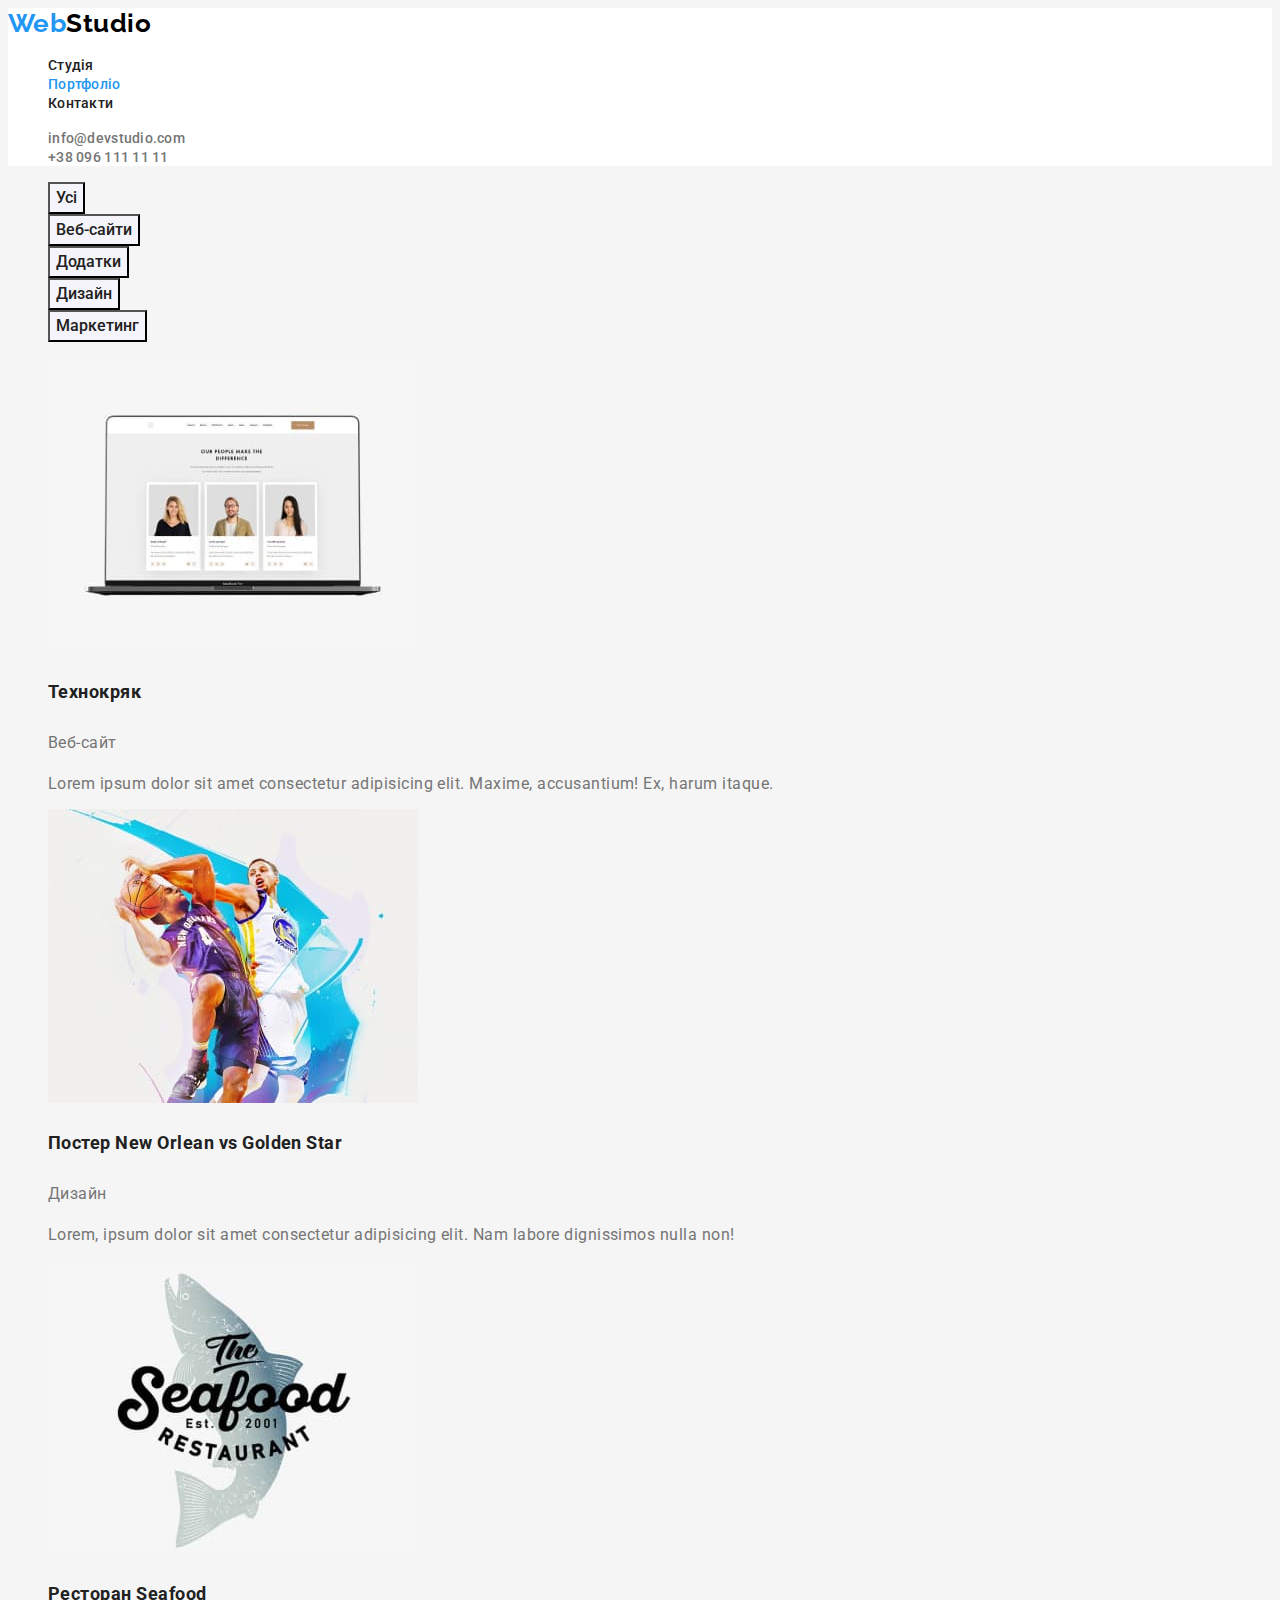
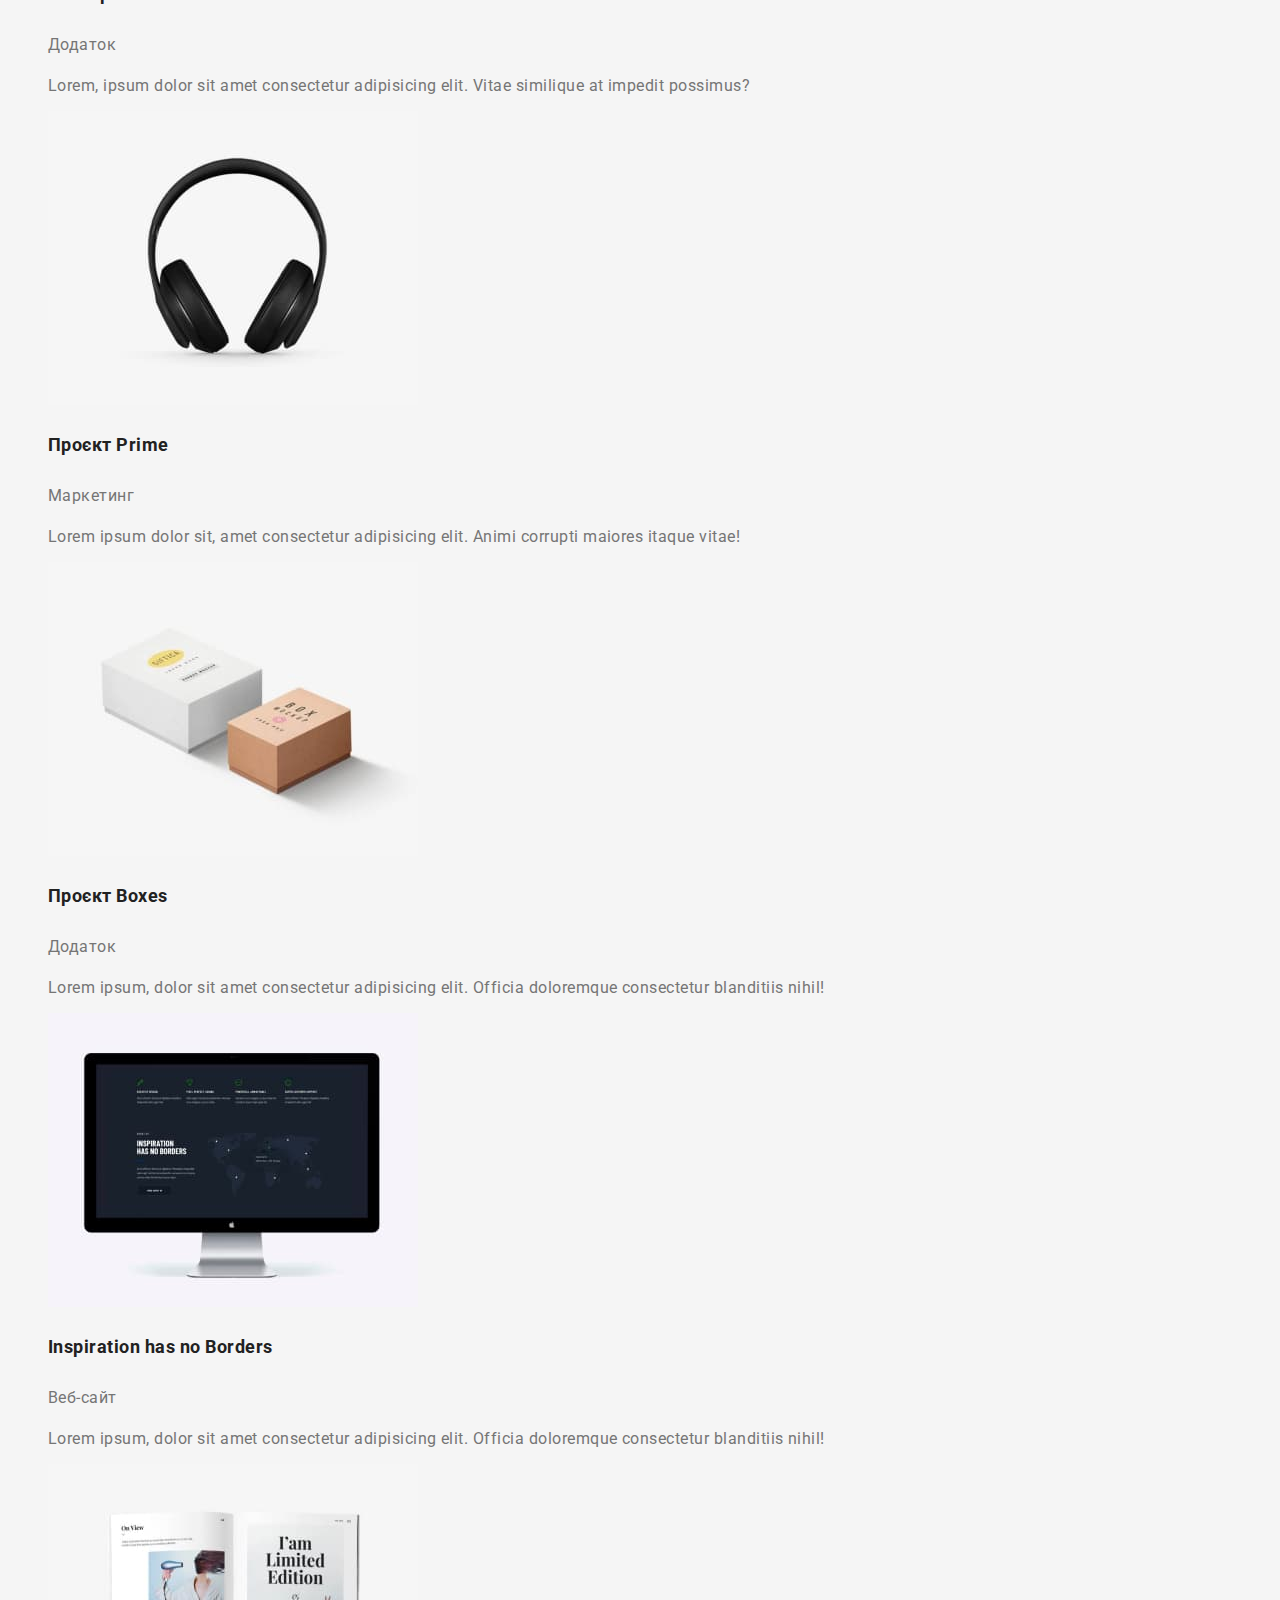
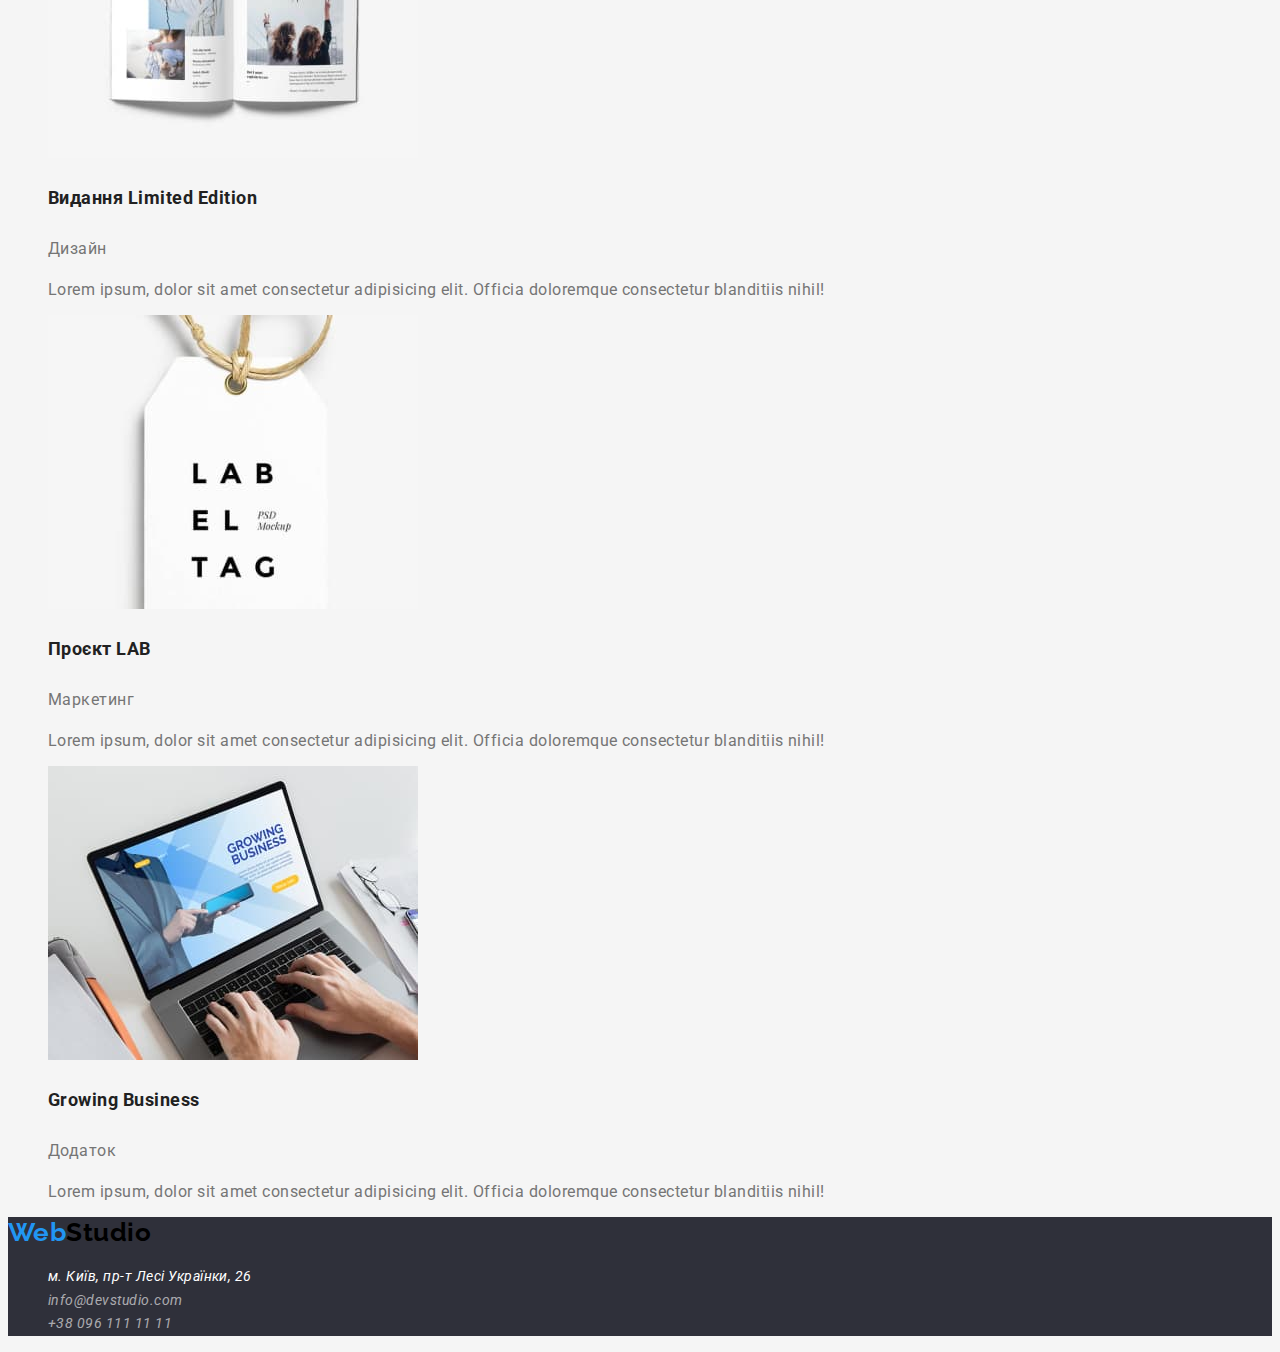
==== portfolio.html @ 8dce1656 "Допрацювання оформлення тексту та кольору" ====
<!DOCTYPE html>
<html lang="uk">
<head>
    <meta charset="UTF-8">
    <meta http-equiv="X-UA-Compatible" content="IE=edge">
    <meta name="viewport" content="width=device-width, initial-scale=1.0">
    <title>Portfolio</title>
    <link href="https://fonts.googleapis.com/css2?family=Raleway:wght@700&family=Roboto:wght@400;500;700;900&display=swap"
        rel="stylesheet">
    <link rel="stylesheet" href="./css/styles.css">
</head>

<body class="page">
    <header class="page-header">
        <nav>
            <a href="./index.html" class="logo"><span class="leftpart-logo">Web</span>Studio</a>
            
            <ul class="site-nav list">
                <li><a href="index.html" class="link " >Студія</a></li>
                <li><a href="./portfolio.html" class="link current">Портфоліо</a></li>
                <li><a href="index.html" class="link">Контакти</a></li>
            </ul>
        </nav>

        <ul class="auth-nav list">
            <li><a href="mailto:info@devstudio.com" class="link">info@devstudio.com</a></li>
            <li><a href="tel:+380961111111" class="link">+38 096 111 11 11</a></li>
        </ul>
    </header>

    <main>
        <h1 hidden>Портфоліо</h1>
        <section>
            <h2 hidden>фільтр наших робіт</h2>
            <ul class="button-list list">
                <li><button type="button" class="button secondary">Усі</button></li>
                <li><button type="button" class="button secondary">Веб-сайти</button></li>
                <li><button type="button" class="button secondary">Додатки</button></li>
                <li><button type="button" class="button secondary">Дизайн</button></li>
                <li><button type="button" class="button secondary">Маркетинг</button></li>
            </ul>
        </section>

        <section>
            <h2 hidden>наші проекти</h2>
            <ul class="projects list">
                <li>
                    <a href="#" class="link">
                        <img src="/images/example_1.jpg" alt="our work" width="370" height="294">
                        <h3 class="title">Технокряк</h3>
                        <p class="text project">Веб-сайт</p>
                        <p class="description">Lorem ipsum dolor sit amet consectetur adipisicing elit. Maxime, accusantium! Ex, harum itaque.</p>
                    </a>
                </li>
                <li>
                    <a href="#" class="link">
                        <img src="/images/example_2.jpg" alt="our work" width="370" height="294">
                        <h3 class="title">Постер New Orlean vs Golden Star</h3>
                        <p class="text project">Дизайн</p>
                        <p class="description">Lorem, ipsum dolor sit amet consectetur adipisicing elit. Nam labore dignissimos nulla non!</p>
                    </a>
                </li>
                <li>
                    <a href="#" class="link">
                        <img src="/images/example_3.jpg" alt="our work" width="370" height="294">
                        <h3 class="title">Ресторан Seafood</h3>
                        <p class="text project">Додаток</p>
                        <p class="description">Lorem, ipsum dolor sit amet consectetur adipisicing elit. Vitae similique at impedit possimus?</p>
                    </a>
                </li>
                <li>
                    <a href="#" class="link">
                        <img src="/images/example_4.jpg" alt="our work" width="370" height="294">
                        <h3 class="title">Проєкт Prime</h3>
                        <p class="text project">Маркетинг</p>
                        <p class="description">Lorem ipsum dolor sit, amet consectetur adipisicing elit. Animi corrupti maiores itaque vitae!</p>
                    </a>
                </li>
                <li>
                    <a href="#" class="link">
                        <img src="/images/example_5.jpg" alt="our work" width="370" height="294">
                        <h3 class="title">Проєкт Boxes</h3>
                        <p class="text project">Додаток</p>
                        <p class="description">Lorem ipsum, dolor sit amet consectetur adipisicing elit. Officia doloremque consectetur blanditiis nihil!</p>
                    </a>
                </li>
                <li>
                    <a href="#" class="link">
                        <img src="/images/example_6.jpg" alt="our work" width="370" height="294">
                        <h3 class="title">Inspiration has no Borders</h3>
                        <p class="text project">Веб-сайт</p>
                        <p class="description">Lorem ipsum, dolor sit amet consectetur adipisicing elit. Officia doloremque consectetur blanditiis nihil!</p>
                    </a>
                </li>
                <li>
                    <a href="#" class="link">
                        <img src="/images/example_7.jpg" alt="our work" width="370" height="294">
                        <h3 class="title">Видання Limited Edition</h3>
                        <p class="text project">Дизайн</p>
                        <p class="description">Lorem ipsum, dolor sit amet consectetur adipisicing elit. Officia doloremque consectetur blanditiis nihil!</p>
                    </a>
                </li>
                <li>
                    <a href="#" class="link">
                        <img src="/images/example_8.jpg" alt="our work" width="370" height="294">
                        <h3 class="title">Проєкт LAB</h3>
                        <p class="text project">Маркетинг</p>
                        <p class="description">Lorem ipsum, dolor sit amet consectetur adipisicing elit. Officia doloremque consectetur blanditiis nihil!</p>
                    </a>
                </li>
                <li>
                    <a href="#" class="link">
                        <img src="/images/example_9.jpg" alt="our work" width="370" height="294">
                        <h3 class="title">Growing Business</h3>
                        <p class="text project">Додаток</p>
                        <p class="description">Lorem ipsum, dolor sit amet consectetur adipisicing elit. Officia doloremque consectetur blanditiis nihil!</p>
                    </a>
                </li>
            </ul>
        </section>
    </main>

    <footer class="footer">
        <a href="./index.html" class="logo"><span class="leftpart-logo">Web</span>Studio</a>

        <address>
            <ul class="footer-nav list">
                <li><a href="https://goo.gl/maps/yNZwZpyb3puwSqDS9"
                    target="_blank" rel="noreferrer noopener" class="link adress">
                    м. Київ, пр-т Лесі Українки, 26</a></li>
                <li><a href="mailto:info@devstudio.com" class="link">info@devstudio.com</a></li>
                <li><a href="tel:+380961111111" class="link">+38 096 111 11 11</a></li>
            </ul>
        </address>
    </footer>
</body>
---- css/styles.css ----
/* Колір основного тексту #757575*/
/* Вторичний колір тексту #000000 */
/* Основний колір фону #F5F5F5 */
/* Вторичний колір фону #F5F4FA */
/* Колір при ховері та фокусу #2196F3 */

:root {
    --main-color: #757575;
    --secondary-color: #000000;
    --main-background-color: #F5F5F5;
    --secondary-background-color: #F5F4FA;
    --accent-color: #2196F3;
    --title-color: #212121;
    --white-color: #FFFFFF;
    --black-bg-color: #2F303A;
}

.page {
    color: var(--main-color);
    background-color: var(--main-background-color);

    font-style: normal;
    font-weight: 400;
    font-family: Roboto, sans-serif;
    letter-spacing: 0.03em;
    
}

.page-header {
    background-color: var(--white-color);
}
.logo {
    color: var(--secondary-color);

    font-family: Raleway, sans-serif;
    font-weight: 700;
    font-size: 26px;
    line-height: 1.2;
    text-decoration: none;
}

.leftpart-logo {
    color: var(--accent-color);
}

.list {
    list-style: none;
}

/* site nav */
.site-nav .link {
    color: var(--title-color);

    font-weight: 500;
    font-size: 14px;
    line-height: 1.14;
    letter-spacing: 0.02em;
    text-decoration: none;
}

.auth-nav .link {
    color: var(--main-color);

    font-weight: 500;
    font-size: 14px;
    line-height: 1.14;
    letter-spacing: 0.02em;
    text-decoration: none;
}

.footer-nav .link.adress {
    color: var(--white-color);
}


.footer-nav .link {
    color: rgba(255, 255, 255, 0.6);

    text-decoration: none;
    font-size: 14px;
    line-height: 1.71;
}

.site-nav .link:hover,
.site-nav .link:focus,
.auth-nav .link:hover,
.auth-nav .link:focus,
.footer-nav .link:hover,
.footer-nav .link:focus {
    color: var(--accent-color);
}

.site-nav .link.current {
    color: var(--accent-color);
}

.hero-title {
    color: var(--white-color);
    font-style: 400;
    font-weight: 900;
    font-size: 44px;
    line-height: 1.36;
    text-align: center;
    letter-spacing: 0.06em;
    text-transform: uppercase;
}

.hero {
    background-color: var(--black-bg-color);
}

.section-title {
    color: var(--title-color);

    font-style: normal;
    font-weight: 700;
    font-size: 36px;
    line-height: 1.17;
    text-align: center;
}

/* our services and projects */

.services .title {
    color: var(--title-color);

    font-style: normal;
    font-weight: 700;
    font-size: 14px;
    line-height: 1.14;
    text-transform: uppercase;
}

.services .text {
    color: var(--main-color);
    font-size: 14px;
    line-height: 1.71;
}

.services .text.position {
    font-size: 16px;
    line-height: 1.19;
}

.projects .project {
    font-size: 16px;
    line-height: 1.88;
}

.projects.list a {
    text-decoration: none;
}

.projects .description {
    color: var(--main-color)
}

.projects .title {
    color: var(--title-color);

    font-style: normal;
    font-weight: 700;
    font-size: 18px;
    line-height: 2;
}

.projects .text {
    color: var(--main-color);

    font-size: 16px;
    line-height: 1.88;
}

.team .title {
    color: var(--title-color);

    font-style: normal;
    font-weight: 500;
    font-size: 16px;
    line-height: 1.19;
}

.team .text {
    font-size: 16px;
    line-height: 1.19;
}

/* our team */

.section.our-team {
    background-color: var(--secondary-background-color);
}

/* Button */

.button {
    color: var(--title-color);

    background-color: var(--secondary-background-color);
    font-family: inherit;
}

.button.primary {
    color: var(--white-color);
    background-color: var(--accent-color); 

    font-style: normal;
    font-weight: 700;
    font-size: 16px;
    line-height: 1.87;
    display: flex;
    align-items: center;
    text-align: center;
    letter-spacing: 0.06em; 
}

.button.secondary {
    color: var(--title-color);
    background-color:var(--secondary-background-color);

    font-weight: 500;
    font-size: 16px;
    line-height: 1.62;
}

.button.secondary:hover,
.button.secondary:focus {
    color: var(--white-color);
    background-color: var(--accent-color);
}

.button-list {

}

/* footer */

.adress {
    color: var(--white-color);
}

.footer {
    background-color: var(--black-bg-color);
}
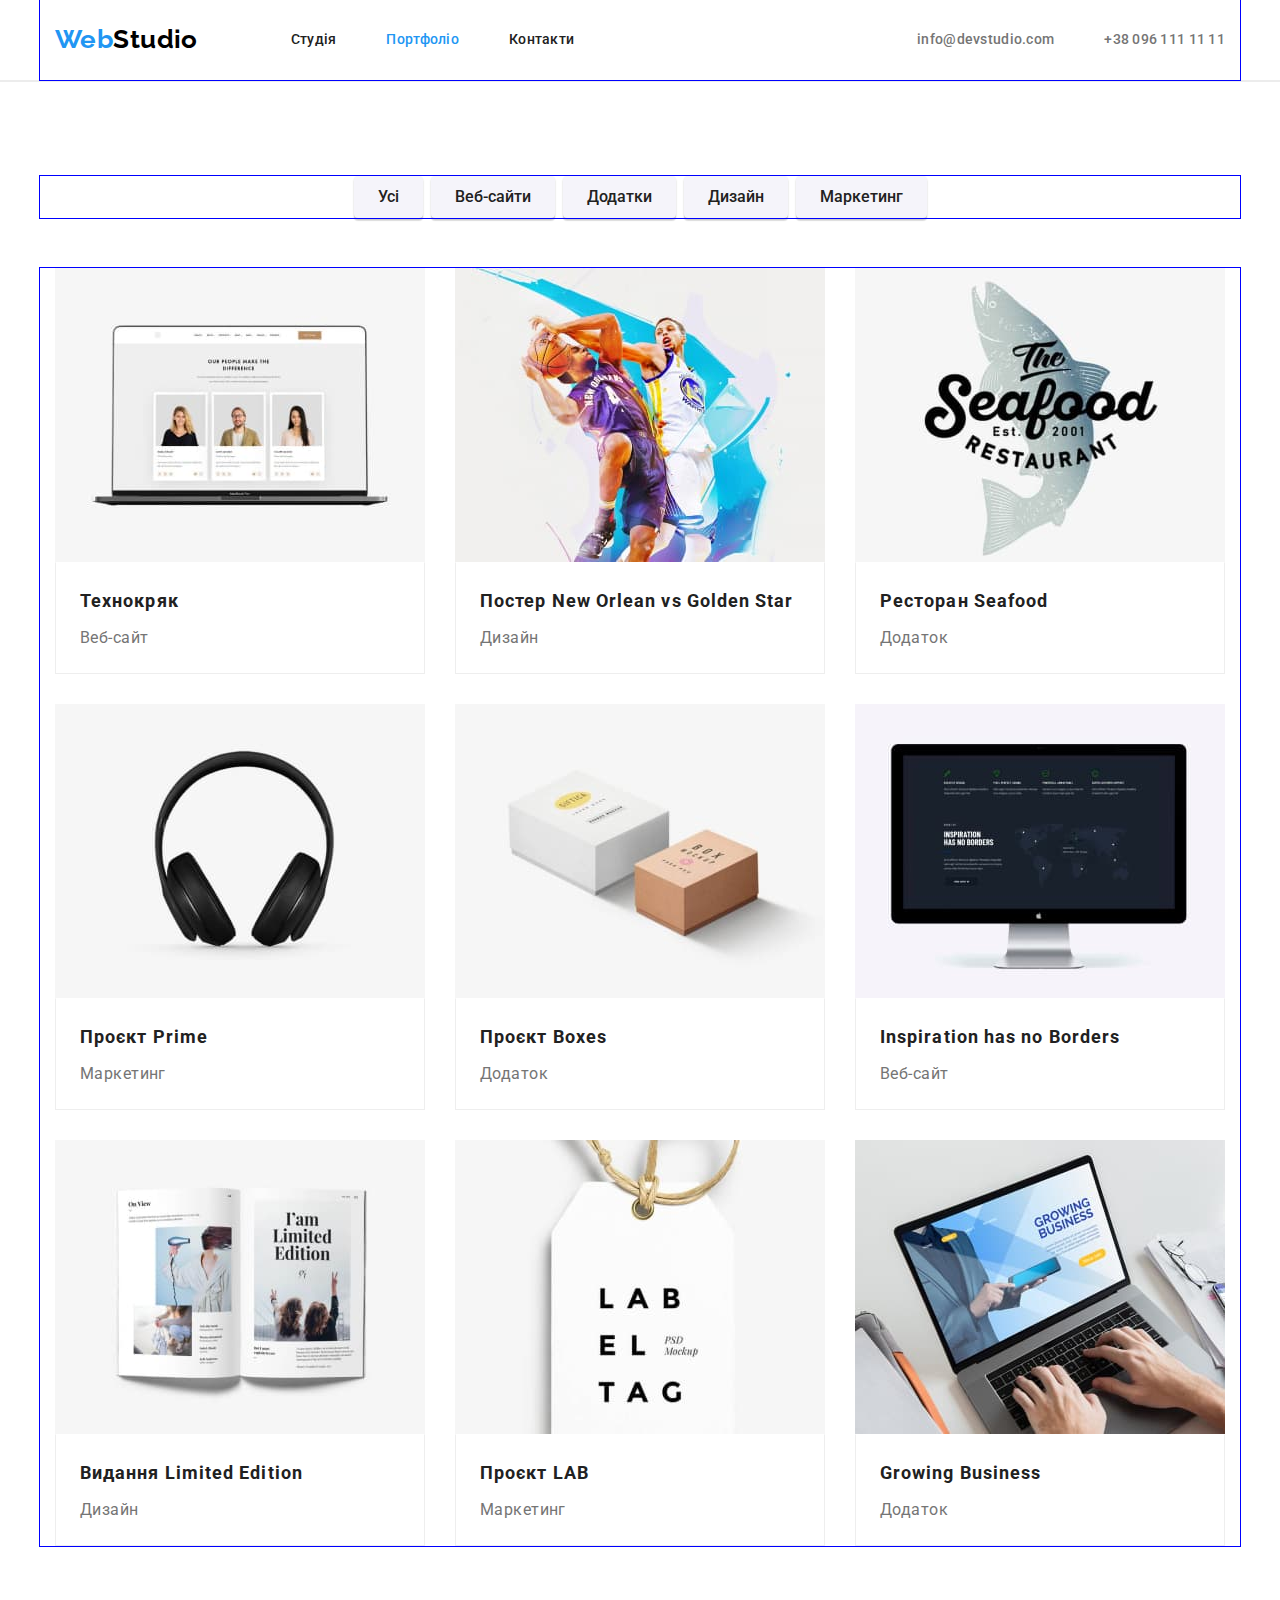
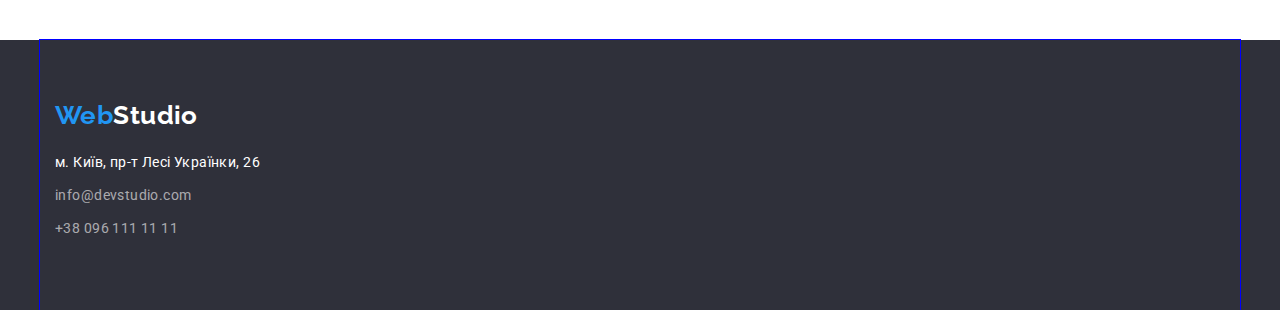
==== commit 536dd93b: "Робота над 3-ю домашньою роботою" ====
--- a/portfolio.html
+++ b/portfolio.html
@@ -5,6 +5,7 @@
     <meta http-equiv="X-UA-Compatible" content="IE=edge">
     <meta name="viewport" content="width=device-width, initial-scale=1.0">
     <title>Portfolio</title>
+    <link rel="stylesheet" href="https://cdnjs.cloudflare.com/ajax/libs/modern-normalize/1.1.0/modern-normalize.min.css">
     <link href="https://fonts.googleapis.com/css2?family=Raleway:wght@700&family=Roboto:wght@400;500;700;900&display=swap"
         rel="stylesheet">
     <link rel="stylesheet" href="./css/styles.css">
@@ -12,125 +13,153 @@
 
 <body class="page">
     <header class="page-header">
-        <nav>
-            <a href="./index.html" class="logo"><span class="leftpart-logo">Web</span>Studio</a>
-            
-            <ul class="site-nav list">
-                <li><a href="index.html" class="link " >Студія</a></li>
-                <li><a href="./portfolio.html" class="link current">Портфоліо</a></li>
-                <li><a href="index.html" class="link">Контакти</a></li>
+        <div class="container main-nav">
+            <nav class="main-nav">
+                <a href="./index.html" class="logo"><span class="leftpart-logo">Web</span>Studio</a>
+                
+                <!-- Навігація -->
+                <ul class="site-nav list">
+                    <li class="item"><a href="./index.html" class="link" >Студія</a></li>
+                    <li class="item"><a href="./portfolio.html" class="link current">Портфоліо</a></li>
+                    <li class="item"><a href="./index.html" class="link">Контакти</a></li>
+                </ul>
+            </nav>
+            <!-- Контакти -->
+            <ul class="auth-nav list">
+                <li class="item"><a href="mailto:info@devstudio.com" class="link">info@devstudio.com</a></li>
+                <li class="item"><a href="tel:+380961111111" class="link">+38 096 111 11 11</a></li>
             </ul>
-        </nav>
+        </div>
 
-        <ul class="auth-nav list">
-            <li><a href="mailto:info@devstudio.com" class="link">info@devstudio.com</a></li>
-            <li><a href="tel:+380961111111" class="link">+38 096 111 11 11</a></li>
-        </ul>
+        <div class="gray-line">
+            <span class="hidden-title">gray-line</span>
+        </div>
     </header>
 
     <main>
-        <h1 hidden>Портфоліо</h1>
-        <section>
-            <h2 hidden>фільтр наших робіт</h2>
-            <ul class="button-list list">
-                <li><button type="button" class="button secondary">Усі</button></li>
-                <li><button type="button" class="button secondary">Веб-сайти</button></li>
-                <li><button type="button" class="button secondary">Додатки</button></li>
-                <li><button type="button" class="button secondary">Дизайн</button></li>
-                <li><button type="button" class="button secondary">Маркетинг</button></li>
-            </ul>
+        <section class="section features">
+            <div class="container">
+                <h1 class="hidden-title">Портфоліо</h1>
+                <ul class="button-list list">
+                    <li class="item"><button type="button" class="button secondary">Усі</button></li>
+                    <li class="item"><button type="button" class="button secondary">Веб-сайти</button></li>
+                    <li class="item"><button type="button" class="button secondary">Додатки</button></li>
+                    <li class="item"><button type="button" class="button secondary">Дизайн</button></li>
+                    <li class="item"><button type="button" class="button secondary">Маркетинг</button></li>
+                </ul>
+            </div>
+
+            <div class="container">
+                <ul class="projects list">
+                    <li class="item">
+                        <a href="#" class="link">
+                            <img src="./images/example_1.jpg" alt="our work" width="370" height="294">
+                            <div class="card-content">
+                                <h2 class="title">Технокряк</h2>
+                                <p class="text project">Веб-сайт</p>
+                            </div>
+                            <!-- <p class="description">Lorem ipsum dolor sit amet consectetur adipisicing elit. Maxime, accusantium! Ex, harum itaque.</p> -->
+                        </a>
+                    </li>
+                    <li class="item">
+                        <a href="#" class="link">
+                            <img src="./images/example_2.jpg" alt="our work" width="370" height="294">
+                            <div class="card-content">
+                                <h2 class="title">Постер New Orlean vs Golden Star</h2>
+                                <p class="text project">Дизайн</p>
+                            </div>
+                            <!-- <p class="description">Lorem, ipsum dolor sit amet consectetur adipisicing elit. Nam labore dignissimos nulla non!</p> -->
+                        </a>
+                    </li>
+                    <li class="item">
+                        <a href="#" class="link">
+                            <img src="./images/example_3.jpg" alt="our work" width="370" height="294">
+                            <div class="card-content">
+                                <h2 class="title">Ресторан Seafood</h2>
+                                <p class="text project">Додаток</p>
+                            </div>
+                            <!-- <p class="description">Lorem, ipsum dolor sit amet consectetur adipisicing elit. Vitae similique at impedit possimus?</p> -->
+                        </a>
+                    </li>
+                    <li class="item">
+                        <a href="#" class="link">
+                            <img src="./images/example_4.jpg" alt="our work" width="370" height="294">
+                            <div class="card-content">
+                                <h2 class="title">Проєкт Prime</h2>
+                                <p class="text project">Маркетинг</p>
+                            </div>
+                            <!-- <p class="description">Lorem ipsum dolor sit, amet consectetur adipisicing elit. Animi corrupti maiores itaque vitae!</p> -->
+                        </a>
+                    </li>
+                    <li class="item">
+                        <a href="#" class="link">
+                            <img src="./images/example_5.jpg" alt="our work" width="370" height="294">
+                            <div class="card-content">
+                                <h2 class="title">Проєкт Boxes</h2>
+                                <p class="text project">Додаток</p>
+                            </div>
+                            <!-- <p class="description">Lorem ipsum, dolor sit amet consectetur adipisicing elit. Officia doloremque consectetur blanditiis nihil!</p> -->
+                        </a>
+                    </li>
+                    <li class="item">
+                        <a href="#" class="link">
+                            <img src="./images/example_6.jpg" alt="our work" width="370" height="294">
+                            <div class="card-content">
+                                <h2 class="title">Inspiration has no Borders</h2>
+                                <p class="text project">Веб-сайт</p>
+                            </div>
+                            <!-- <p class="description">Lorem ipsum, dolor sit amet consectetur adipisicing elit. Officia doloremque consectetur blanditiis nihil!</p> -->
+                        </a>
+                    </li>
+                    <li class="item">
+                        <a href="#" class="link">
+                            <img src="./images/example_7.jpg" alt="our work" width="370" height="294">
+                            <div class="card-content">
+                                <h2 class="title">Видання Limited Edition</h2>
+                                <p class="text project">Дизайн</p>
+                            </div>
+                            <!-- <p class="description">Lorem ipsum, dolor sit amet consectetur adipisicing elit. Officia doloremque consectetur blanditiis nihil!</p> -->
+                        </a>
+                    </li>
+                    <li class="item">
+                        <a href="#" class="link">
+                            <img src="./images/example_8.jpg" alt="our work" width="370" height="294">
+                            <div class="card-content">
+                                <h2 class="title">Проєкт LAB</h2>
+                                <p class="text project">Маркетинг</p>
+                            </div>
+                            <!-- <p class="description">Lorem ipsum, dolor sit amet consectetur adipisicing elit. Officia doloremque consectetur blanditiis nihil!</p> -->
+                        </a>
+                    </li>
+                    <li class="item">
+                        <a href="#" class="link">
+                            <img src="./images/example_9.jpg" alt="our work" width="370" height="294">
+                            <div class="card-content">
+                                <h2 class="title">Growing Business</h2>
+                                <p class="text project">Додаток</p>
+                            </div>
+                            <!-- <p class="description">Lorem ipsum, dolor sit amet consectetur adipisicing elit. Officia doloremque consectetur blanditiis nihil!</p> -->
+                        </a>
+                    </li>
+                </ul>
+            </div>
         </section>
 
-        <section>
-            <h2 hidden>наші проекти</h2>
-            <ul class="projects list">
-                <li>
-                    <a href="#" class="link">
-                        <img src="/images/example_1.jpg" alt="our work" width="370" height="294">
-                        <h3 class="title">Технокряк</h3>
-                        <p class="text project">Веб-сайт</p>
-                        <p class="description">Lorem ipsum dolor sit amet consectetur adipisicing elit. Maxime, accusantium! Ex, harum itaque.</p>
-                    </a>
-                </li>
-                <li>
-                    <a href="#" class="link">
-                        <img src="/images/example_2.jpg" alt="our work" width="370" height="294">
-                        <h3 class="title">Постер New Orlean vs Golden Star</h3>
-                        <p class="text project">Дизайн</p>
-                        <p class="description">Lorem, ipsum dolor sit amet consectetur adipisicing elit. Nam labore dignissimos nulla non!</p>
-                    </a>
-                </li>
-                <li>
-                    <a href="#" class="link">
-                        <img src="/images/example_3.jpg" alt="our work" width="370" height="294">
-                        <h3 class="title">Ресторан Seafood</h3>
-                        <p class="text project">Додаток</p>
-                        <p class="description">Lorem, ipsum dolor sit amet consectetur adipisicing elit. Vitae similique at impedit possimus?</p>
-                    </a>
-                </li>
-                <li>
-                    <a href="#" class="link">
-                        <img src="/images/example_4.jpg" alt="our work" width="370" height="294">
-                        <h3 class="title">Проєкт Prime</h3>
-                        <p class="text project">Маркетинг</p>
-                        <p class="description">Lorem ipsum dolor sit, amet consectetur adipisicing elit. Animi corrupti maiores itaque vitae!</p>
-                    </a>
-                </li>
-                <li>
-                    <a href="#" class="link">
-                        <img src="/images/example_5.jpg" alt="our work" width="370" height="294">
-                        <h3 class="title">Проєкт Boxes</h3>
-                        <p class="text project">Додаток</p>
-                        <p class="description">Lorem ipsum, dolor sit amet consectetur adipisicing elit. Officia doloremque consectetur blanditiis nihil!</p>
-                    </a>
-                </li>
-                <li>
-                    <a href="#" class="link">
-                        <img src="/images/example_6.jpg" alt="our work" width="370" height="294">
-                        <h3 class="title">Inspiration has no Borders</h3>
-                        <p class="text project">Веб-сайт</p>
-                        <p class="description">Lorem ipsum, dolor sit amet consectetur adipisicing elit. Officia doloremque consectetur blanditiis nihil!</p>
-                    </a>
-                </li>
-                <li>
-                    <a href="#" class="link">
-                        <img src="/images/example_7.jpg" alt="our work" width="370" height="294">
-                        <h3 class="title">Видання Limited Edition</h3>
-                        <p class="text project">Дизайн</p>
-                        <p class="description">Lorem ipsum, dolor sit amet consectetur adipisicing elit. Officia doloremque consectetur blanditiis nihil!</p>
-                    </a>
-                </li>
-                <li>
-                    <a href="#" class="link">
-                        <img src="/images/example_8.jpg" alt="our work" width="370" height="294">
-                        <h3 class="title">Проєкт LAB</h3>
-                        <p class="text project">Маркетинг</p>
-                        <p class="description">Lorem ipsum, dolor sit amet consectetur adipisicing elit. Officia doloremque consectetur blanditiis nihil!</p>
-                    </a>
-                </li>
-                <li>
-                    <a href="#" class="link">
-                        <img src="/images/example_9.jpg" alt="our work" width="370" height="294">
-                        <h3 class="title">Growing Business</h3>
-                        <p class="text project">Додаток</p>
-                        <p class="description">Lorem ipsum, dolor sit amet consectetur adipisicing elit. Officia doloremque consectetur blanditiis nihil!</p>
-                    </a>
-                </li>
-            </ul>
-        </section>
     </main>
 
     <footer class="footer">
-        <a href="./index.html" class="logo"><span class="leftpart-logo">Web</span>Studio</a>
+        <div class="container section-footer">
+            <a href="./index.html" class="logo"><span class="leftpart-logo">Web</span>Studio</a>
 
-        <address>
-            <ul class="footer-nav list">
-                <li><a href="https://goo.gl/maps/yNZwZpyb3puwSqDS9"
-                    target="_blank" rel="noreferrer noopener" class="link adress">
-                    м. Київ, пр-т Лесі Українки, 26</a></li>
-                <li><a href="mailto:info@devstudio.com" class="link">info@devstudio.com</a></li>
-                <li><a href="tel:+380961111111" class="link">+38 096 111 11 11</a></li>
-            </ul>
-        </address>
+            <address>
+                <ul class="footer-nav list">
+                    <li class="item"><a href="https://goo.gl/maps/yNZwZpyb3puwSqDS9"
+                        target="_blank" rel="noreferrer noopener" class="link adress">
+                        м. Київ, пр-т Лесі Українки, 26</a></li>
+                    <li class="item"><a href="mailto:info@devstudio.com" class="link">info@devstudio.com</a></li>
+                    <li class="item"><a href="tel:+380961111111" class="link">+38 096 111 11 11</a></li>
+                </ul>
+            </address>
+        </div>
     </footer>
 </body>--- a/css/styles.css
+++ b/css/styles.css
@@ -7,28 +7,36 @@
 :root {
     --main-color: #757575;
     --secondary-color: #000000;
-    --main-background-color: #F5F5F5;
+    --white-text-color: #FFFFFF;
+    --main-background-color: #FFFFFF;
     --secondary-background-color: #F5F4FA;
     --accent-color: #2196F3;
     --title-color: #212121;
-    --white-color: #FFFFFF;
     --black-bg-color: #2F303A;
 }
 
-.page {
+h1, h2, h3, h4, h5, h6, p, ul {
+    margin: 0;
+    padding: 0;
+}
+
+body {
     color: var(--main-color);
     background-color: var(--main-background-color);
 
-    font-style: normal;
-    font-weight: 400;
+    font-size: 14px;
+    line-height: 1.71;
     font-family: Roboto, sans-serif;
     letter-spacing: 0.03em;
     
 }
 
-.page-header {
-    background-color: var(--white-color);
-}
+img {
+    display: block;
+    max-width: 100%;
+    height: auto;
+}
+
 .logo {
     color: var(--secondary-color);
 
@@ -44,32 +52,77 @@
 }
 
 .list {
+    padding: 0;
+    margin: 0;
     list-style: none;
 }
 
+.gray-line {
+    border: 1px solid #ECECEC;
+}
+/* Main nav */
+
+.main-nav {
+    display: flex;
+    align-items: center;
+}
+
+.container.main-nav {
+    padding-left: 15px;
+    padding-right: 15px;
+}
+
 /* site nav */
+.site-nav {
+    display: flex;
+    margin-left: 93px;
+}
+
+.site-nav .item + .item {
+    margin-left: 50px;
+}
+
+/* .site-nav .item:not(:last-child) {
+    margin-right: 50px;
+} */
+
 .site-nav .link {
+    padding-top: 32px;
+    padding-bottom: 32px;
+    display: block;
     color: var(--title-color);
 
     font-weight: 500;
-    font-size: 14px;
     line-height: 1.14;
     letter-spacing: 0.02em;
     text-decoration: none;
 }
 
+/* Auth nav */
+
+.auth-nav {
+    display: flex;
+    margin-left: auto;
+}
+
+.auth-nav .item + .item {
+    margin-left: 50px;
+}
+
 .auth-nav .link {
+    padding-top: 32px;
+    padding-bottom: 32px;
+    display: block;
     color: var(--main-color);
 
     font-weight: 500;
-    font-size: 14px;
     line-height: 1.14;
     letter-spacing: 0.02em;
     text-decoration: none;
 }
 
 .footer-nav .link.adress {
-    color: var(--white-color);
+    color: var(--white-text-color);
 }
 
 
@@ -77,8 +130,7 @@
     color: rgba(255, 255, 255, 0.6);
 
     text-decoration: none;
-    font-size: 14px;
-    line-height: 1.71;
+    font-style: normal;
 }
 
 .site-nav .link:hover,
@@ -94,9 +146,18 @@
     color: var(--accent-color);
 }
 
+/* hero-title */
+
 .hero-title {
-    color: var(--white-color);
-    font-style: 400;
+    width: 696px;
+    margin-left: auto;
+    margin-right: auto;
+    padding-top: 200px;
+    padding-bottom: 30px;
+    margin-bottom: 30px;
+    margin-top: 0;
+    color: var(--white-text-color);
+
     font-weight: 900;
     font-size: 44px;
     line-height: 1.36;
@@ -105,36 +166,76 @@
     text-transform: uppercase;
 }
 
+.hidden-title {
+    position: absolute;
+    width: 1px;
+    height: 1px;
+    margin: -1px;
+    border: 0;
+    padding: 0;
+    clip: rect(0 0 0 0);
+    overflow: hidden;
+}
+
 .hero {
     background-color: var(--black-bg-color);
+    text-align: center;
+    /* margin-bottom: 94px; */
+    padding-bottom: 200px;
 }
 
 .section-title {
     color: var(--title-color);
 
-    font-style: normal;
     font-weight: 700;
     font-size: 36px;
     line-height: 1.17;
     text-align: center;
 }
 
-/* our services and projects */
+
+/* our services */
+
+.section.photo-work .section-title {
+    padding-top: 0;
+}
+
+.section .services {
+    /* margin-bottom: 94px; */
+    display: flex;
+}
 
 .services .title {
-    color: var(--title-color);
-
-    font-style: normal;
+    margin-top: 0;
+    margin-bottom: 10px;
+    color: var(--title-color);
+
     font-weight: 700;
-    font-size: 14px;
     line-height: 1.14;
     text-transform: uppercase;
 }
 
+.photo-work {
+    padding-bottom: 0;
+}
+
+/* .services.photo {
+    justify-content: space-between;
+} */
+
+.services.photo {
+    font-size: 0;
+}
+
+.works .text {
+    padding-bottom: 0;
+}
+
 .services .text {
     color: var(--main-color);
-    font-size: 14px;
-    line-height: 1.71;
+    padding-bottom: 0;
+    margin-top: 10px;
+    margin-bottom: 0;
 }
 
 .services .text.position {
@@ -142,26 +243,59 @@
     line-height: 1.19;
 }
 
+.services .item {
+    width: 370px;
+    margin-right: 30px;
+}
+
+/* Projects */
+
 .projects .project {
     font-size: 16px;
     line-height: 1.88;
+}
+
+.projects {
+    display: flex;
+    flex-wrap: wrap;
+}
+
+.projects .item {
+    width: calc((100% - 60) - 3);
+    margin-right: 30px;
+    margin-bottom: 30px;
+}
+
+.projects .item:nth-child(3n) {
+    margin-right: 0;
+}
+
+.projects .item:nth-last-child(-n + 3) {
+    margin-bottom: 0;
 }
 
 .projects.list a {
     text-decoration: none;
 }
 
+.card-content {
+    padding: 20px 24px;
+    border: 1px solid #EEEEEE;
+    border-top-color: transparent;
+}
+
 .projects .description {
     color: var(--main-color)
 }
 
 .projects .title {
-    color: var(--title-color);
-
-    font-style: normal;
+    padding-bottom: 4px;
+    color: var(--title-color);
+
     font-weight: 700;
     font-size: 18px;
     line-height: 2;
+    letter-spacing: 0.06em;
 }
 
 .projects .text {
@@ -172,48 +306,90 @@
 }
 
 .team .title {
-    color: var(--title-color);
-
-    font-style: normal;
+    margin-top: 30px;
+    margin-bottom: 10px;
+    text-align: center;
+    color: var(--title-color);
+
     font-weight: 500;
     font-size: 16px;
     line-height: 1.19;
 }
 
 .team .text {
+    margin-bottom: 30px;
+    margin-top: 10px;
+
+    text-align: center;
     font-size: 16px;
     line-height: 1.19;
 }
 
 /* our team */
 
+.section-title.team {
+    padding-top: 94px;
+}
+
+.our-team {
+    margin-bottom: 0;
+}
+
+.team {
+    display: flex;
+    flex-wrap: wrap;
+    padding-bottom: 94px;
+}
+
+.team .item {
+    font-size: 0;
+    background-color: var(--main-background-color);
+    margin-right: 0;
+    width: 270px;
+    
+    box-shadow: 0px 1px 3px rgba(0, 0, 0, 0.12), 0px 1px 1px rgba(0, 0, 0, 0.14), 0px 2px 1px rgba(0, 0, 0, 0.2);
+    border-radius: 0px 0px 4px 4px;
+}
+
+.team .item + .item {
+    margin-left: 30px;
+}
+
 .section.our-team {
+    padding-top: 0;
+    padding-bottom: 0;
     background-color: var(--secondary-background-color);
 }
 
-/* Button */
+/* Buttons */
 
 .button {
     color: var(--title-color);
-
     background-color: var(--secondary-background-color);
+
     font-family: inherit;
+    cursor: pointer;
+
 }
 
 .button.primary {
-    color: var(--white-color);
+    border: 0;
+    border-radius: 4px;
+    color: var(--white-text-color);
     background-color: var(--accent-color); 
 
-    font-style: normal;
     font-weight: 700;
     font-size: 16px;
     line-height: 1.87;
-    display: flex;
-    align-items: center;
-    text-align: center;
     letter-spacing: 0.06em; 
 }
 
+.button.primary:hover,
+.button.primary:focus {
+    background-color: #188CE8;
+}
+
+
 .button.secondary {
     color: var(--title-color);
     background-color:var(--secondary-background-color);
@@ -221,24 +397,90 @@
     font-weight: 500;
     font-size: 16px;
     line-height: 1.62;
+
+    box-shadow: 0px 3px 1px rgba(0, 0, 0, 0.1), 0px 1px 2px rgba(0, 0, 0, 0.08), 0px 2px 2px rgba(0, 0, 0, 0.12);
+    border-radius: 4px;
+    border-color: transparent;
 }
 
 .button.secondary:hover,
 .button.secondary:focus {
-    color: var(--white-color);
+    color: var(--white-text-color);
     background-color: var(--accent-color);
+    box-shadow: 0px 3px 1px rgba(0, 0, 0, 0.1), 0px 1px 2px rgba(0, 0, 0, 0.08), 0px 2px 2px rgba(0, 0, 0, 0.12);
+}
+
+.hero .button.primary {
+    padding: 10px 30px;
 }
 
 .button-list {
-
+    font-size: 0;
+    display: flex;
+    justify-content: center;  
+    /* margin-top: 94px; */
+    margin-bottom: 50px;  
+}
+
+.button-list .button.secondary {
+    padding: 6px 22px;
+}
+
+.button-list .item + .item {
+    margin-left: 8px;
 }
 
 /* footer */
 
 .adress {
-    color: var(--white-color);
+    color: var(--white-text-color);
 }
 
 .footer {
     background-color: var(--black-bg-color);
+}
+
+.footer .logo {
+    display: inline-block;
+    margin-top: 60px;
+    margin-bottom: 20px;
+    color: var(--white-text-color);
+}
+
+.footer-nav .item {
+    margin-bottom: 9px;
+}
+
+.section-footer {
+    padding-bottom: 60px;
+}
+
+/* containers */
+
+.container {
+    margin-right: auto;
+    margin-left: auto;
+    padding-left: 15px;
+    padding-right: 15px;
+    width: 1200px;
+    outline: 1px solid blue;
+}
+
+/* sections */
+
+.section.no-padding {
+    padding-top: 0;
+    padding-bottom: 0;
+}
+
+.section .section-title {
+    padding-top: 94px;
+    padding-bottom: 50px;
+    margin-bottom: 0;
+    margin-top: 0;
+}
+
+.section {
+    padding-top: 94px;
+    padding-bottom: 94px;
 }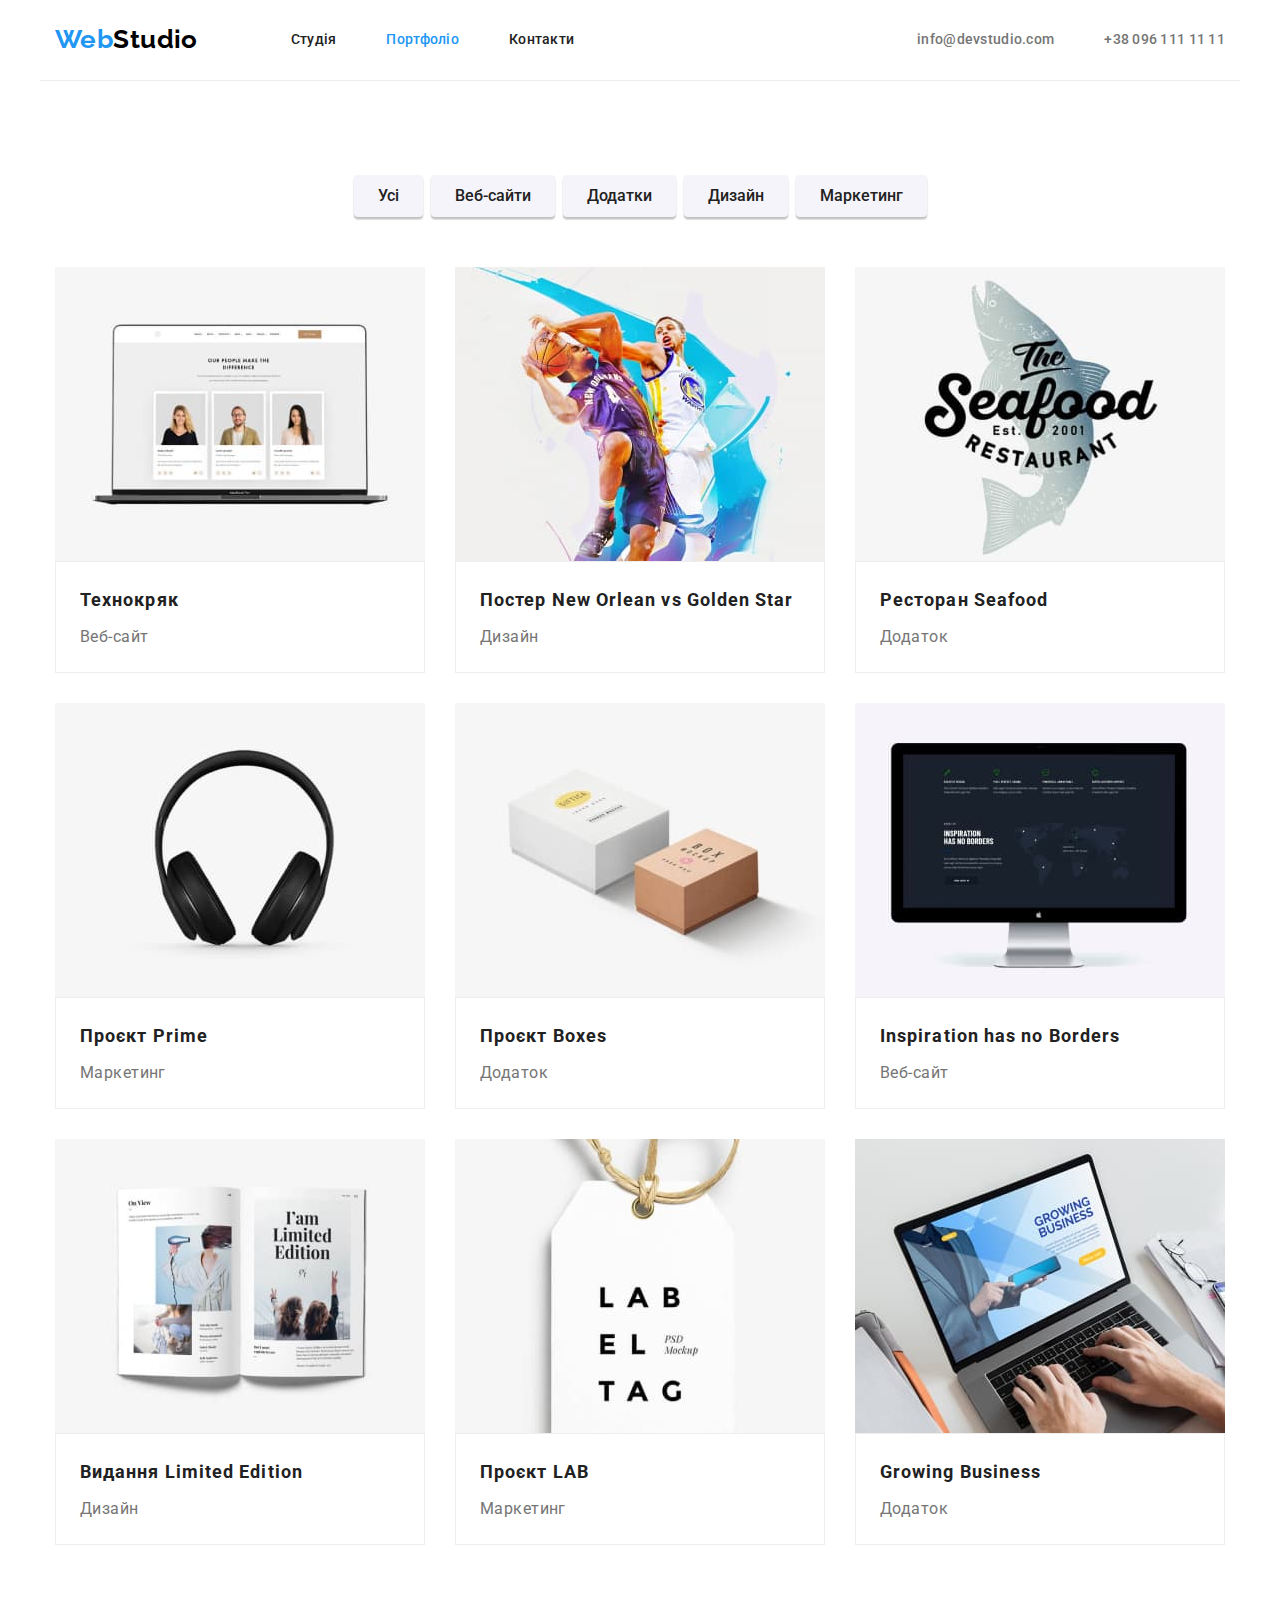
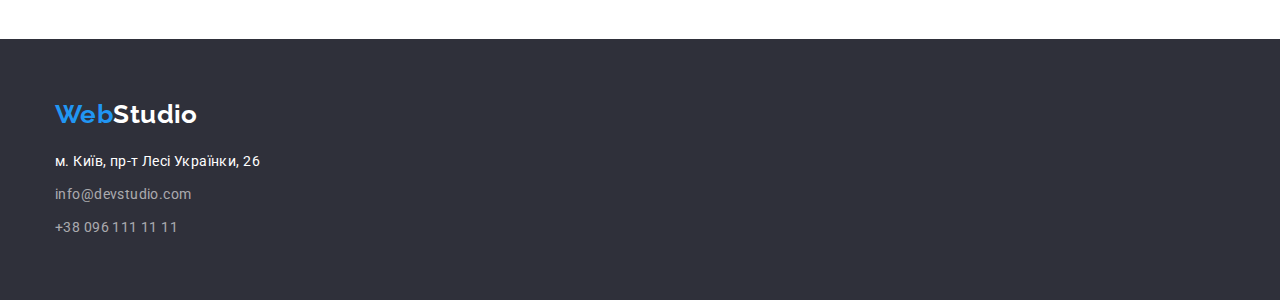
==== commit 107c9720: "Доопрацювання домашньої роботи" ====
--- a/portfolio.html
+++ b/portfolio.html
@@ -30,10 +30,6 @@
                 <li class="item"><a href="tel:+380961111111" class="link">+38 096 111 11 11</a></li>
             </ul>
         </div>
-
-        <div class="gray-line">
-            <span class="hidden-title">gray-line</span>
-        </div>
     </header>
 
     <main>
@@ -47,9 +43,7 @@
                     <li class="item"><button type="button" class="button secondary">Дизайн</button></li>
                     <li class="item"><button type="button" class="button secondary">Маркетинг</button></li>
                 </ul>
-            </div>
 
-            <div class="container">
                 <ul class="projects list">
                     <li class="item">
                         <a href="#" class="link">
--- a/css/styles.css
+++ b/css/styles.css
@@ -57,9 +57,6 @@
     list-style: none;
 }
 
-.gray-line {
-    border: 1px solid #ECECEC;
-}
 /* Main nav */
 
 .main-nav {
@@ -68,8 +65,7 @@
 }
 
 .container.main-nav {
-    padding-left: 15px;
-    padding-right: 15px;
+    border-bottom: 1px solid #ECECEC;
 }
 
 /* site nav */
@@ -152,7 +148,6 @@
     width: 696px;
     margin-left: auto;
     margin-right: auto;
-    padding-top: 200px;
     padding-bottom: 30px;
     margin-bottom: 30px;
     margin-top: 0;
@@ -180,8 +175,9 @@
 .hero {
     background-color: var(--black-bg-color);
     text-align: center;
-    /* margin-bottom: 94px; */
+    
     padding-bottom: 200px;
+    padding-top: 200px;
 }
 
 .section-title {
@@ -201,7 +197,6 @@
 }
 
 .section .services {
-    /* margin-bottom: 94px; */
     display: flex;
 }
 
@@ -217,14 +212,6 @@
 
 .photo-work {
     padding-bottom: 0;
-}
-
-/* .services.photo {
-    justify-content: space-between;
-} */
-
-.services.photo {
-    font-size: 0;
 }
 
 .works .text {
@@ -248,6 +235,18 @@
     margin-right: 30px;
 }
 
+.services .item:last-child {
+    margin-right: 0;
+}
+
+.services.photo .item {
+    width: 370px;
+    margin-right: 30px;
+}
+
+.services.photo .item:last-child {
+    margin-right: 0;
+}
 /* Projects */
 
 .projects .project {
@@ -281,7 +280,7 @@
 .card-content {
     padding: 20px 24px;
     border: 1px solid #EEEEEE;
-    border-top-color: transparent;
+    border-top-color: none;
 }
 
 .projects .description {
@@ -289,7 +288,7 @@
 }
 
 .projects .title {
-    padding-bottom: 4px;
+    margin-bottom: 4px;
     color: var(--title-color);
 
     font-weight: 700;
@@ -317,8 +316,7 @@
 }
 
 .team .text {
-    margin-bottom: 30px;
-    margin-top: 10px;
+    padding-bottom: 30px;
 
     text-align: center;
     font-size: 16px;
@@ -338,7 +336,6 @@
 .team {
     display: flex;
     flex-wrap: wrap;
-    padding-bottom: 94px;
 }
 
 .team .item {
@@ -356,8 +353,6 @@
 }
 
 .section.our-team {
-    padding-top: 0;
-    padding-bottom: 0;
     background-color: var(--secondary-background-color);
 }
 
@@ -373,7 +368,7 @@
 }
 
 .button.primary {
-    border: 0;
+    border: none;
     border-radius: 4px;
     color: var(--white-text-color);
     background-color: var(--accent-color); 
@@ -442,7 +437,6 @@
 
 .footer .logo {
     display: inline-block;
-    margin-top: 60px;
     margin-bottom: 20px;
     color: var(--white-text-color);
 }
@@ -451,7 +445,12 @@
     margin-bottom: 9px;
 }
 
+.footer-nav .item:last-child {
+    margin-bottom: 0;
+}
+
 .section-footer {
+    padding-top: 60px;
     padding-bottom: 60px;
 }
 
@@ -463,21 +462,17 @@
     padding-left: 15px;
     padding-right: 15px;
     width: 1200px;
-    outline: 1px solid blue;
+    /* outline: 1px solid blue; */
 }
 
 /* sections */
 
 .section.no-padding {
     padding-top: 0;
-    padding-bottom: 0;
 }
 
 .section .section-title {
-    padding-top: 94px;
-    padding-bottom: 50px;
-    margin-bottom: 0;
-    margin-top: 0;
+    margin-bottom: 50px;
 }
 
 .section {
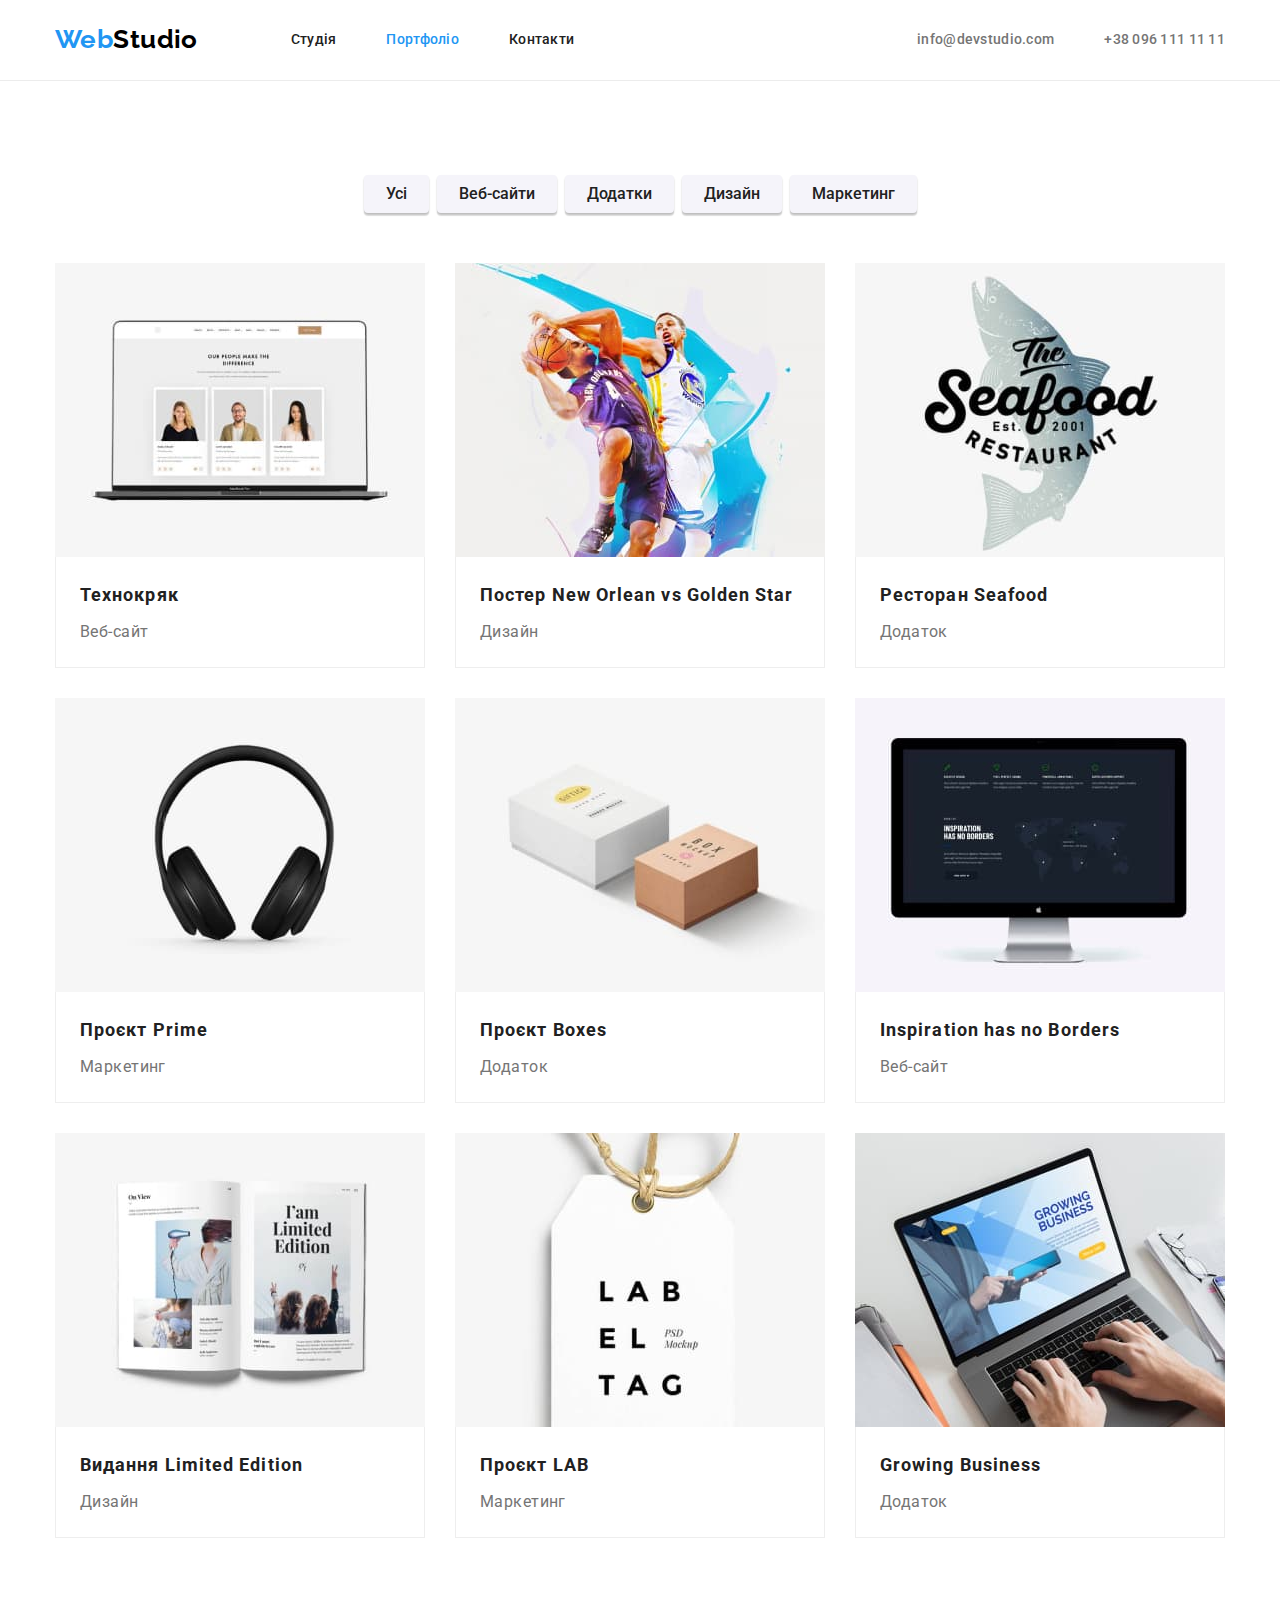
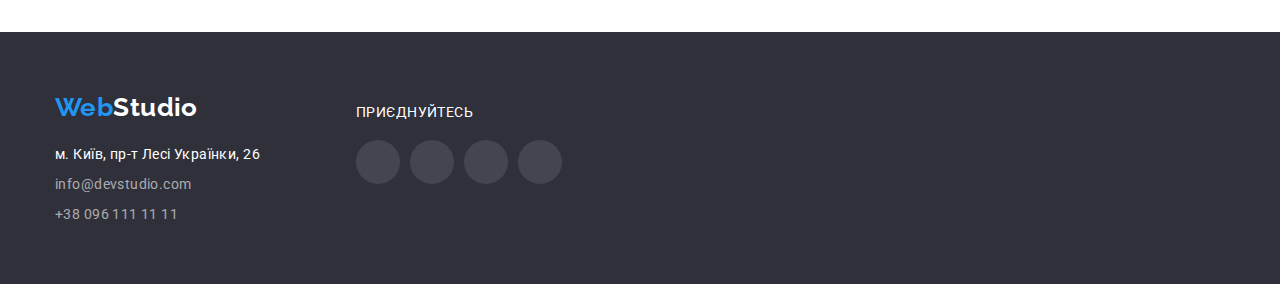
==== commit e70ce546: "HM4" ====
--- a/portfolio.html
+++ b/portfolio.html
@@ -143,17 +143,29 @@
 
     <footer class="footer">
         <div class="container section-footer">
-            <a href="./index.html" class="logo"><span class="leftpart-logo">Web</span>Studio</a>
+            <div>
+                <a href="./index.html" class="logo"><span class="leftpart-logo">Web</span>Studio</a>
 
-            <address>
-                <ul class="footer-nav list">
-                    <li class="item"><a href="https://goo.gl/maps/yNZwZpyb3puwSqDS9"
-                        target="_blank" rel="noreferrer noopener" class="link adress">
-                        м. Київ, пр-т Лесі Українки, 26</a></li>
-                    <li class="item"><a href="mailto:info@devstudio.com" class="link">info@devstudio.com</a></li>
-                    <li class="item"><a href="tel:+380961111111" class="link">+38 096 111 11 11</a></li>
+                <address>
+                    <ul class="footer-nav list">
+                        <li class="item"><a href="https://goo.gl/maps/yNZwZpyb3puwSqDS9"
+                            target="_blank" rel="noreferrer noopener" class="link adress">
+                            м. Київ, пр-т Лесі Українки, 26</a></li>
+                        <li class="item"><a href="mailto:info@devstudio.com" class="link">info@devstudio.com</a></li>
+                        <li class="item"><a href="tel:+380961111111" class="link">+38 096 111 11 11</a></li>
+                    </ul>
+                </address>
+            </div>
+
+            <div class="container-socials">
+                <p class="footer-slogan">ПРИЄДНУЙТЕСЬ</p>
+                <ul class="list list-socials">
+                    <li class="item instagram"><a href="#" class="link-icon"></a></li>
+                    <li class="item twitter"><a href="#" class="link-icon"></a></li>
+                    <li class="item facebook"><a href="#" class="link-icon"></a></li>
+                    <li class="item linkedin"><a href="#" class="link-icon"></a></li>
                 </ul>
-            </address>
+            </div>
         </div>
     </footer>
 </body>--- a/css/styles.css
+++ b/css/styles.css
@@ -13,6 +13,8 @@
     --accent-color: #2196F3;
     --title-color: #212121;
     --black-bg-color: #2F303A;
+    --main-border-color: #EEEEEE;
+    --secondary-border-color: #AFB1B8;
 }
 
 h1, h2, h3, h4, h5, h6, p, ul {
@@ -57,15 +59,29 @@
     list-style: none;
 }
 
+.page-header {
+    border-bottom: 1px solid #ECECEC;
+}
+
+.auth-nav .item {
+    display: inline-flex;
+    align-items: center;
+}
+
+.auth-nav .mail-name::before {
+    content: '';
+    width: 16px;
+    height: 12px;
+    background-color: teal;
+    background-image: url(../images/letter-icon.svg);
+    background-size: contain;
+}
+
 /* Main nav */
 
 .main-nav {
     display: flex;
     align-items: center;
-}
-
-.container.main-nav {
-    border-bottom: 1px solid #ECECEC;
 }
 
 /* site nav */
@@ -77,10 +93,6 @@
 .site-nav .item + .item {
     margin-left: 50px;
 }
-
-/* .site-nav .item:not(:last-child) {
-    margin-right: 50px;
-} */
 
 .site-nav .link {
     padding-top: 32px;
@@ -92,6 +104,16 @@
     line-height: 1.14;
     letter-spacing: 0.02em;
     text-decoration: none;
+}
+
+.mail-icon {
+    width: 16px;
+    height: 12px;
+}
+
+.phone-icon {
+    width: 10px;
+    height: 16px;
 }
 
 /* Auth nav */
@@ -148,7 +170,6 @@
     width: 696px;
     margin-left: auto;
     margin-right: auto;
-    padding-bottom: 30px;
     margin-bottom: 30px;
     margin-top: 0;
     color: var(--white-text-color);
@@ -176,8 +197,17 @@
     background-color: var(--black-bg-color);
     text-align: center;
     
+    margin-right: auto;
+    margin-left: auto;
+    max-width: 1600px;
+    min-height: 600px;
     padding-bottom: 200px;
     padding-top: 200px;
+
+    background-image: linear-gradient(rgba(47, 48, 58, 0.4), rgba(47, 48, 58, 0.4)), url(../images/background-photo.jpg);
+    background-size: cover;
+    background-repeat: no-repeat;
+    background-position: center;
 }
 
 .section-title {
@@ -239,6 +269,20 @@
     margin-right: 0;
 }
 
+.services-icon .item::before {
+    margin-bottom: 30px;
+
+    display: block;
+    content: "";
+    height: 120px;
+    background-size: 65.32px;
+    background-repeat: no-repeat;
+    background-position: center;
+    background-color: var(--secondary-background-color);
+    border-radius: 4px;
+}
+
+
 .services.photo .item {
     width: 370px;
     margin-right: 30px;
@@ -260,7 +304,7 @@
 }
 
 .projects .item {
-    width: calc((100% - 60) - 3);
+    width: calc((100% - 60px) / 3);
     margin-right: 30px;
     margin-bottom: 30px;
 }
@@ -279,8 +323,8 @@
 
 .card-content {
     padding: 20px 24px;
-    border: 1px solid #EEEEEE;
-    border-top-color: none;
+    border: 1px solid var(--main-border-color);
+    border-top: none;
 }
 
 .projects .description {
@@ -305,7 +349,7 @@
 }
 
 .team .title {
-    margin-top: 30px;
+    padding-top: 30px;
     margin-bottom: 10px;
     text-align: center;
     color: var(--title-color);
@@ -339,7 +383,6 @@
 }
 
 .team .item {
-    font-size: 0;
     background-color: var(--main-background-color);
     margin-right: 0;
     width: 270px;
@@ -356,6 +399,33 @@
     background-color: var(--secondary-background-color);
 }
 
+/* OUR CLIENTS */
+
+.list-clients {
+    display: flex;
+    flex-wrap: wrap;
+    
+}
+
+.list-clients .item {
+    width: 170px;
+    height: 92px;
+    border: 1px solid var(--secondary-border-color);
+    border-radius: 4px;
+    display: flex;
+    justify-content: center;
+    align-items: center;
+    margin-right: 30px;
+}
+
+.list-clients .item:last-child {
+    margin-right: 0;
+}
+
+.list-clients .link {
+    padding: 16px 32px;
+}
+
 /* Buttons */
 
 .button {
@@ -395,7 +465,7 @@
 
     box-shadow: 0px 3px 1px rgba(0, 0, 0, 0.1), 0px 1px 2px rgba(0, 0, 0, 0.08), 0px 2px 2px rgba(0, 0, 0, 0.12);
     border-radius: 4px;
-    border-color: transparent;
+    border: none;
 }
 
 .button.secondary:hover,
@@ -413,7 +483,6 @@
     font-size: 0;
     display: flex;
     justify-content: center;  
-    /* margin-top: 94px; */
     margin-bottom: 50px;  
 }
 
@@ -427,12 +496,19 @@
 
 /* footer */
 
+.section-footer {
+    display: flex;
+}
+
 .adress {
     color: var(--white-text-color);
 }
 
 .footer {
     background-color: var(--black-bg-color);
+    padding-top: 60px;
+    padding-bottom: 60px;
+
 }
 
 .footer .logo {
@@ -443,15 +519,69 @@
 
 .footer-nav .item {
     margin-bottom: 9px;
+    width: 231px;
+    height: 21px;
 }
 
 .footer-nav .item:last-child {
     margin-bottom: 0;
 }
 
-.section-footer {
-    padding-top: 60px;
-    padding-bottom: 60px;
+.list-socials {
+    display: flex;
+
+
+}
+
+.list-socials .item {
+    display: block;
+    width: 44px;
+    height: 44px;
+    background-color: rgba(255, 255, 255, 0.1);
+    border-radius: 50%;
+    background-repeat: no-repeat;
+    background-position: center;
+
+    margin-right: 10px;
+
+    cursor: pointer;
+}
+
+.list-socials .item:last-child {
+    margin-right: 0;
+}
+
+.footer-slogan {
+    color: var(--main-background-color);
+    line-height: 1.17;
+
+    padding-top: 12px;
+    padding-bottom: 20px;
+}
+
+.container-socials {
+    padding-left: 70px;
+}
+
+.list-socials .item:hover,
+.list-socials .item:focus {
+    background-color: var(--accent-color);
+}
+
+.instagram {
+    background-image: url(../images/instagram-icon.svg);
+}
+
+.twitter {
+    background-image: url(../images/twitter-icon.svg);
+}
+
+.facebook {
+    background-image: url(../images/facebook-icon.svg);
+}
+
+.linkedin {
+    background-image: url(../images/linkedin-icon.svg);
 }
 
 /* containers */
